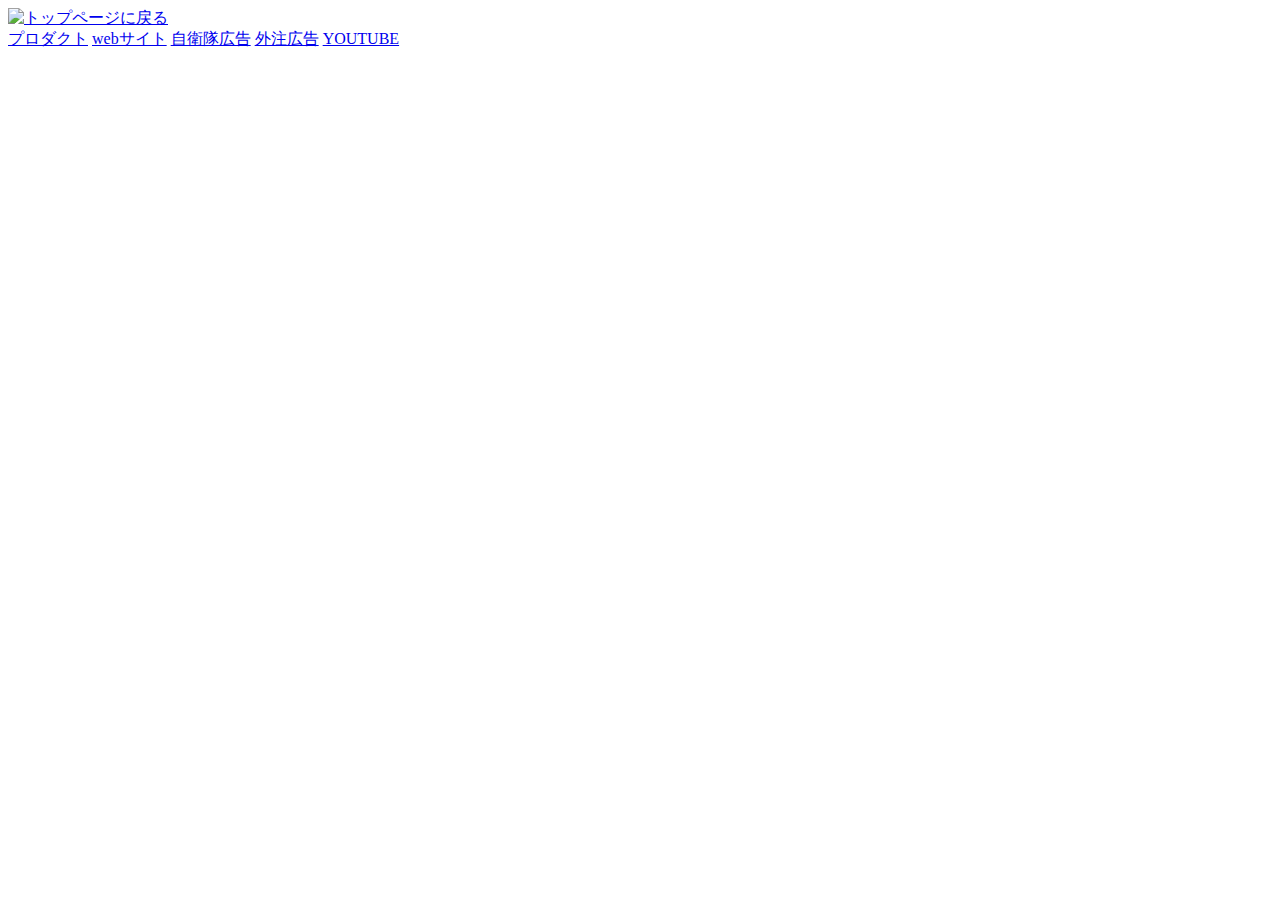
==== index. mizuho.html @ 467f38e4 "add update" ====
<!DOCTYPE html>
<html>
    <head>
        <title>my-portfolio</title>
        <meta charset="utf-8">
        <meta name="description" content="これは小林みづほのポートフォリオです。">
        <meta name="viewport" content="width=device-width, initial-scale=1.0">
            <link rel="stylesheet" hre="main.mizuho.css">
    </head>
    <body>
        <!-- ヘッダー -->
        <header>
            <!-- ロゴ -->
            <a href="index.mizuho.html" id="logo"><img src="" alt="トップページに戻る"></a>

            <!-- PC用ナビゲーション -->
            <nav id="nav-pc">
                <a href="my-product.html">プロダクト</a>
                <a href="website.html">webサイト</a>
                <a href="army-pco.html">自衛隊広告</a>
                <a href="ad-order.html">外注広告</a>
                <a href="youtube.html">YOUTUBE</a>
            </nav>
        </header>
        <main>
            <article>
                <!-- メインビジュアル -->
                
            </article>
        </main>
    </body>
</html>
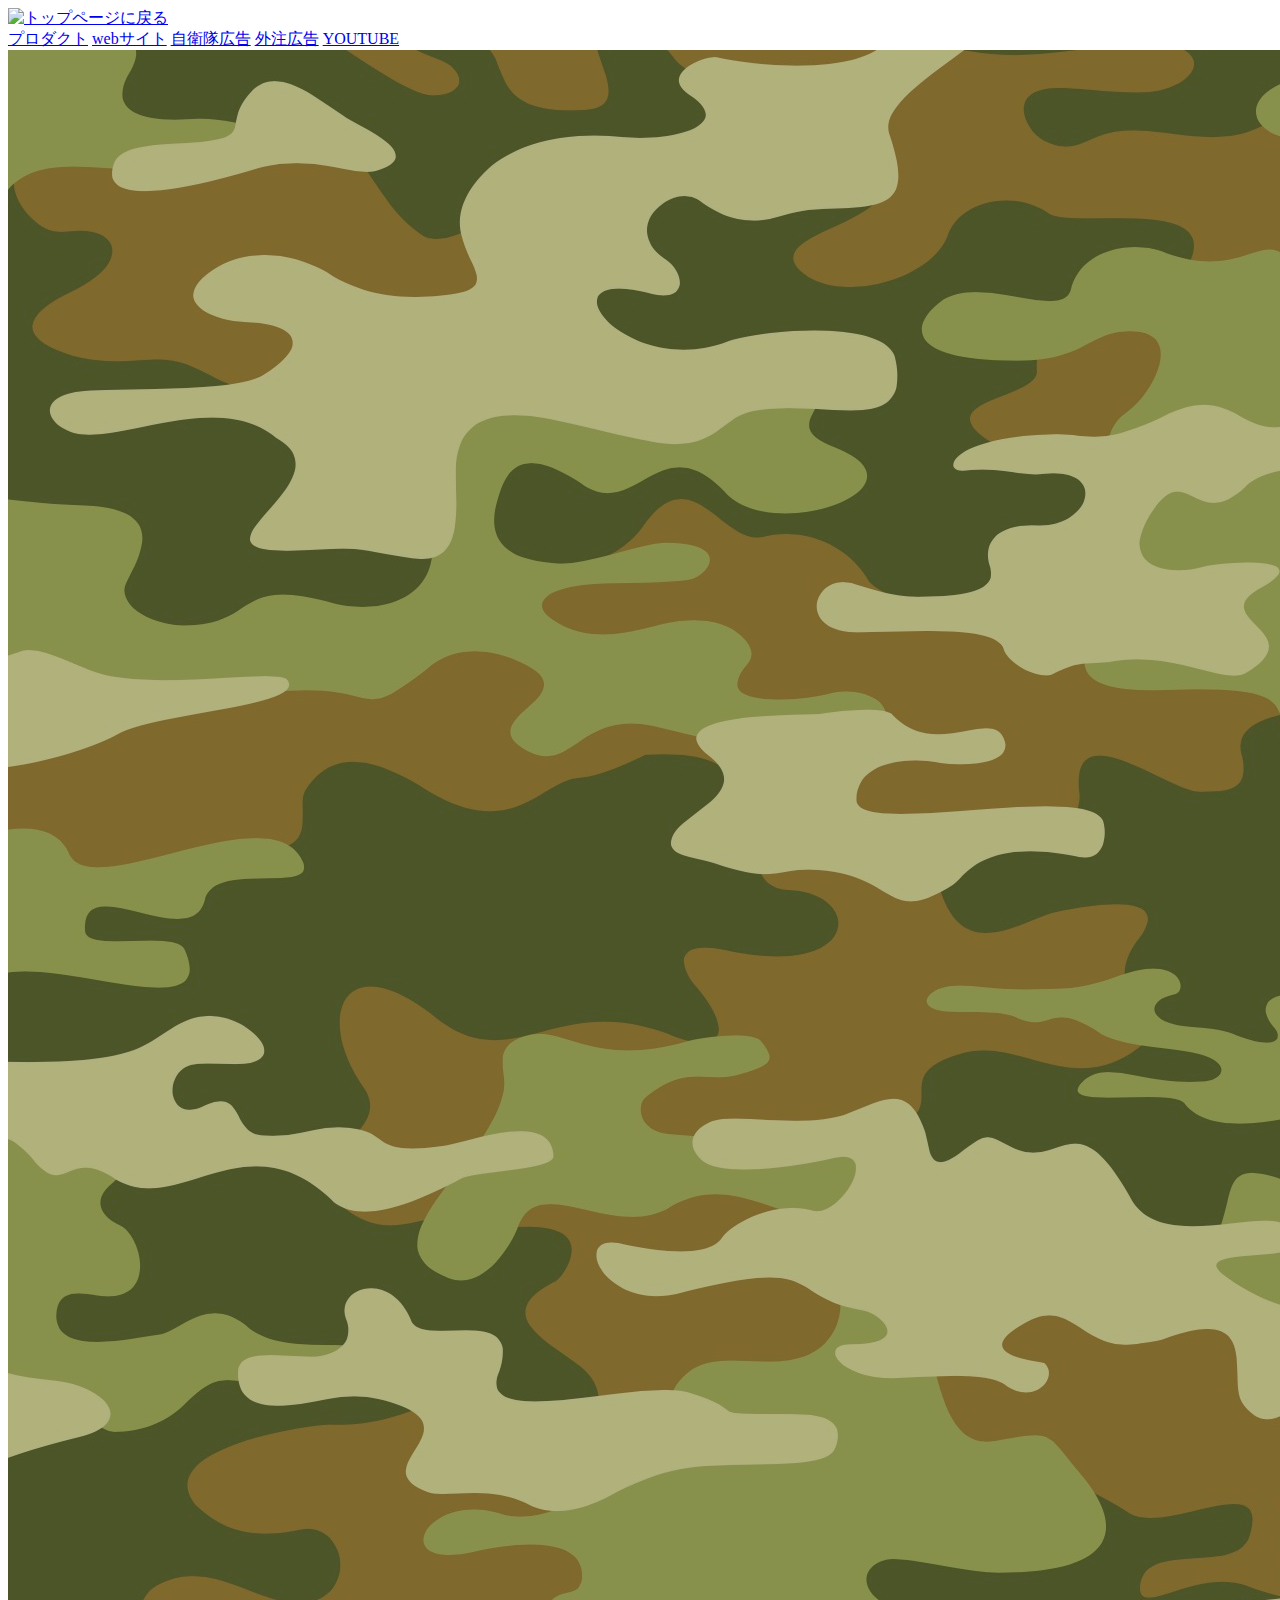
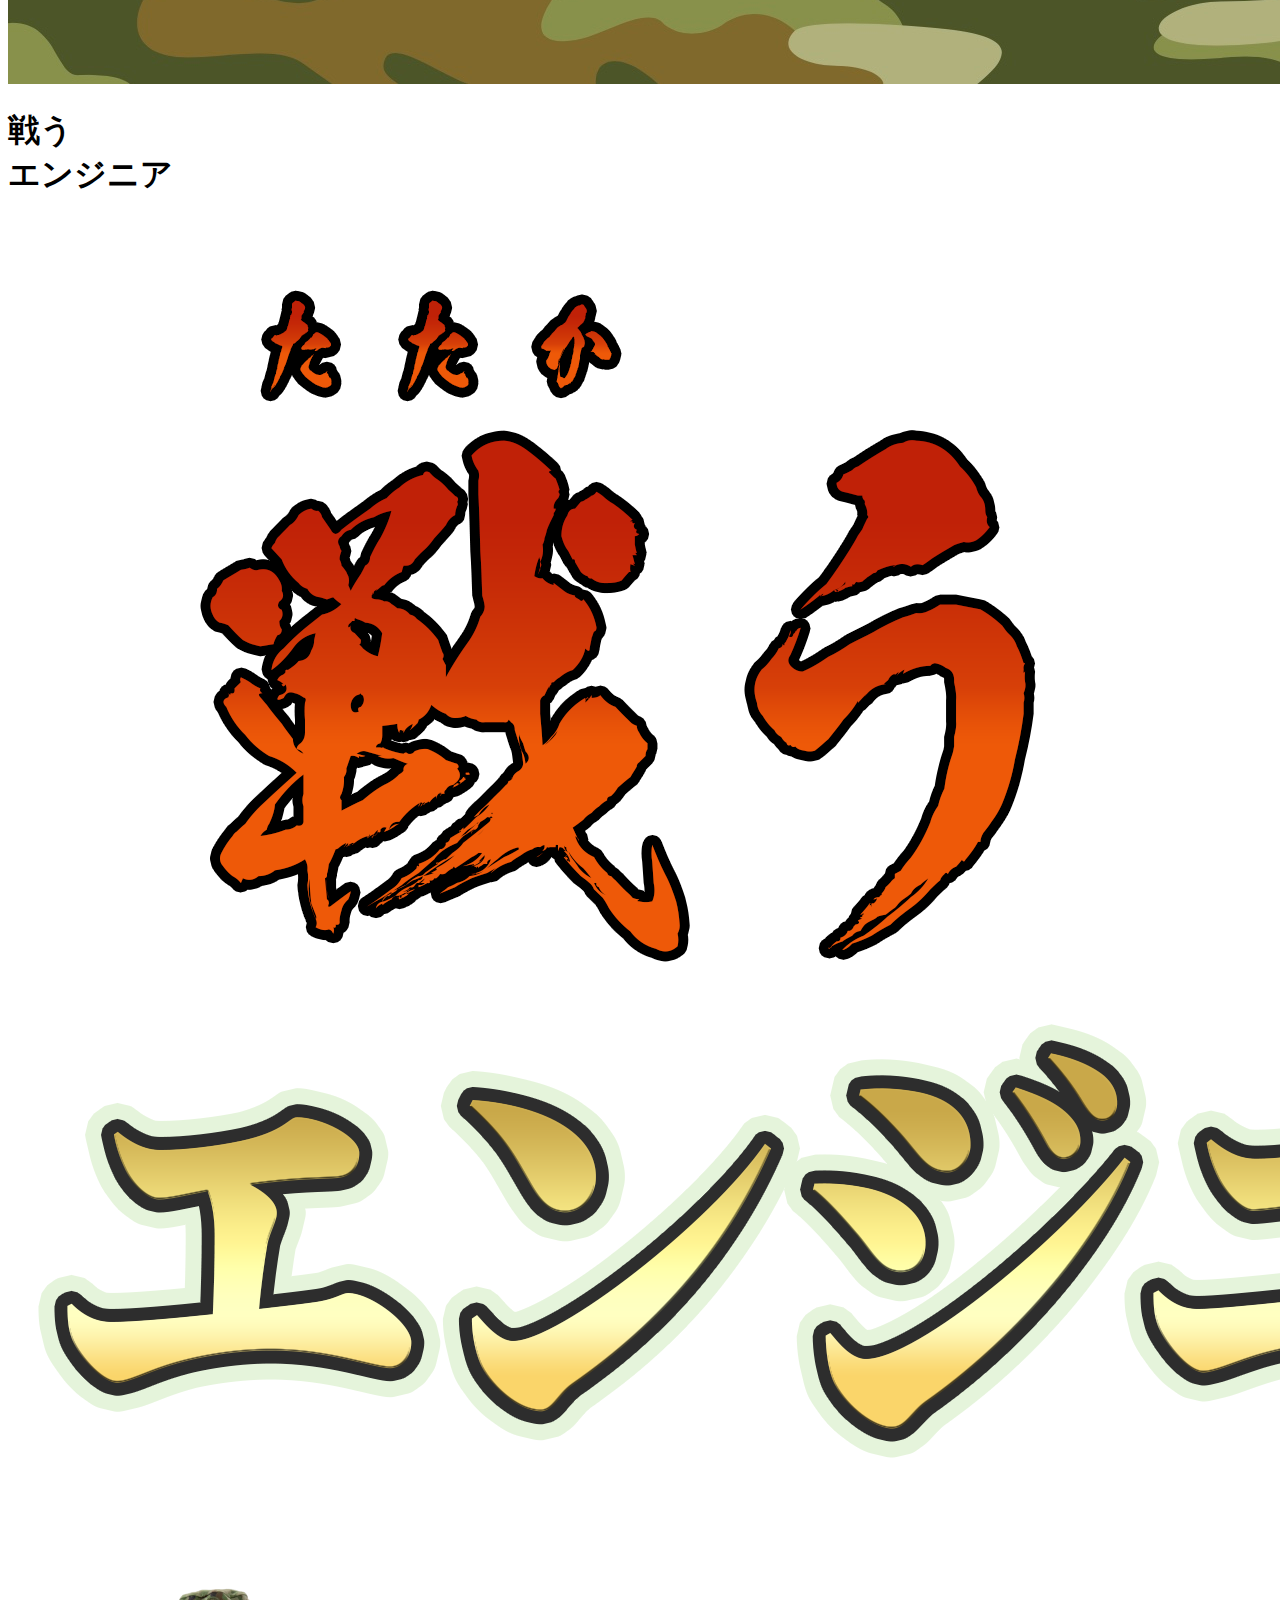
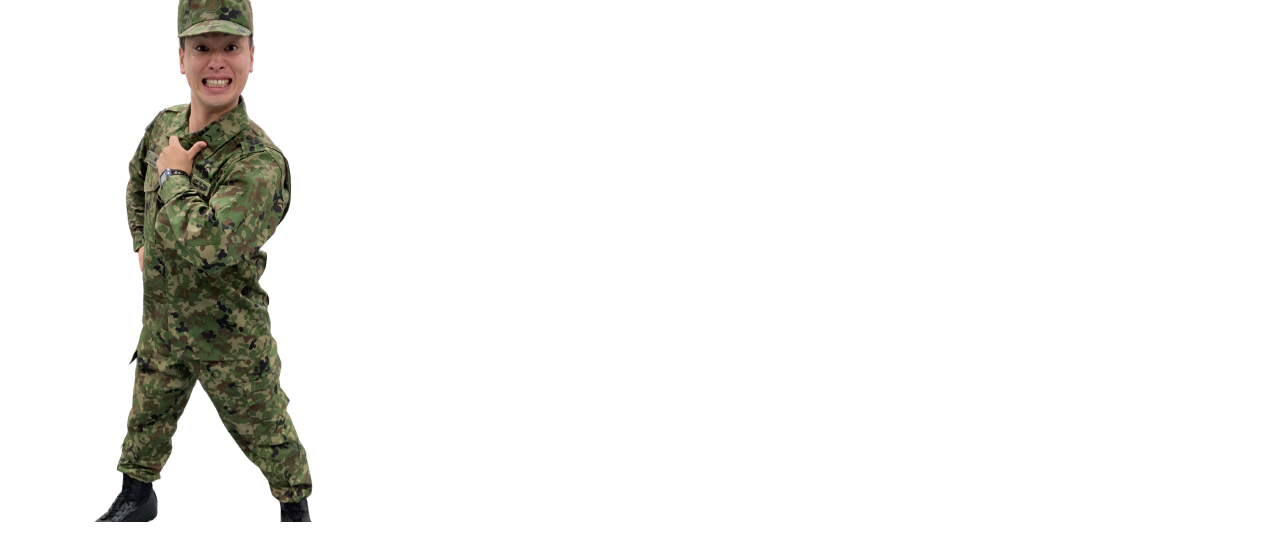
==== commit ee90b46e: "add new site" ====
--- a/index. mizuho.html
+++ b/index. mizuho.html
@@ -23,9 +23,24 @@
             </nav>
         </header>
         <main>
+            <img id="meisai" src="images/mizuho/meisai.jpg" alt="迷彩柄の背景">
             <article>
                 <!-- メインビジュアル -->
-                
+                <section id="main-visual">
+                    <div id="main-message">
+                        <h1>戦う<br>エンジニア</h1>
+                    </div>
+                    <img src="images/mizuho/tatakai.png" alt="戦うエンジニア">
+                </section>
+                    <!-- プロダクト -->
+                    <section id="my-product">
+                       <h2 class="mizuho-h2"></h2>
+                       <div id="product-flex">
+                        <div>
+                            <img id="product-photo" src="images/mizuho/army01.png" alt="拳を突き出すみづほ">
+                        </div>
+                       </div>
+                    </section>
             </article>
         </main>
     </body>
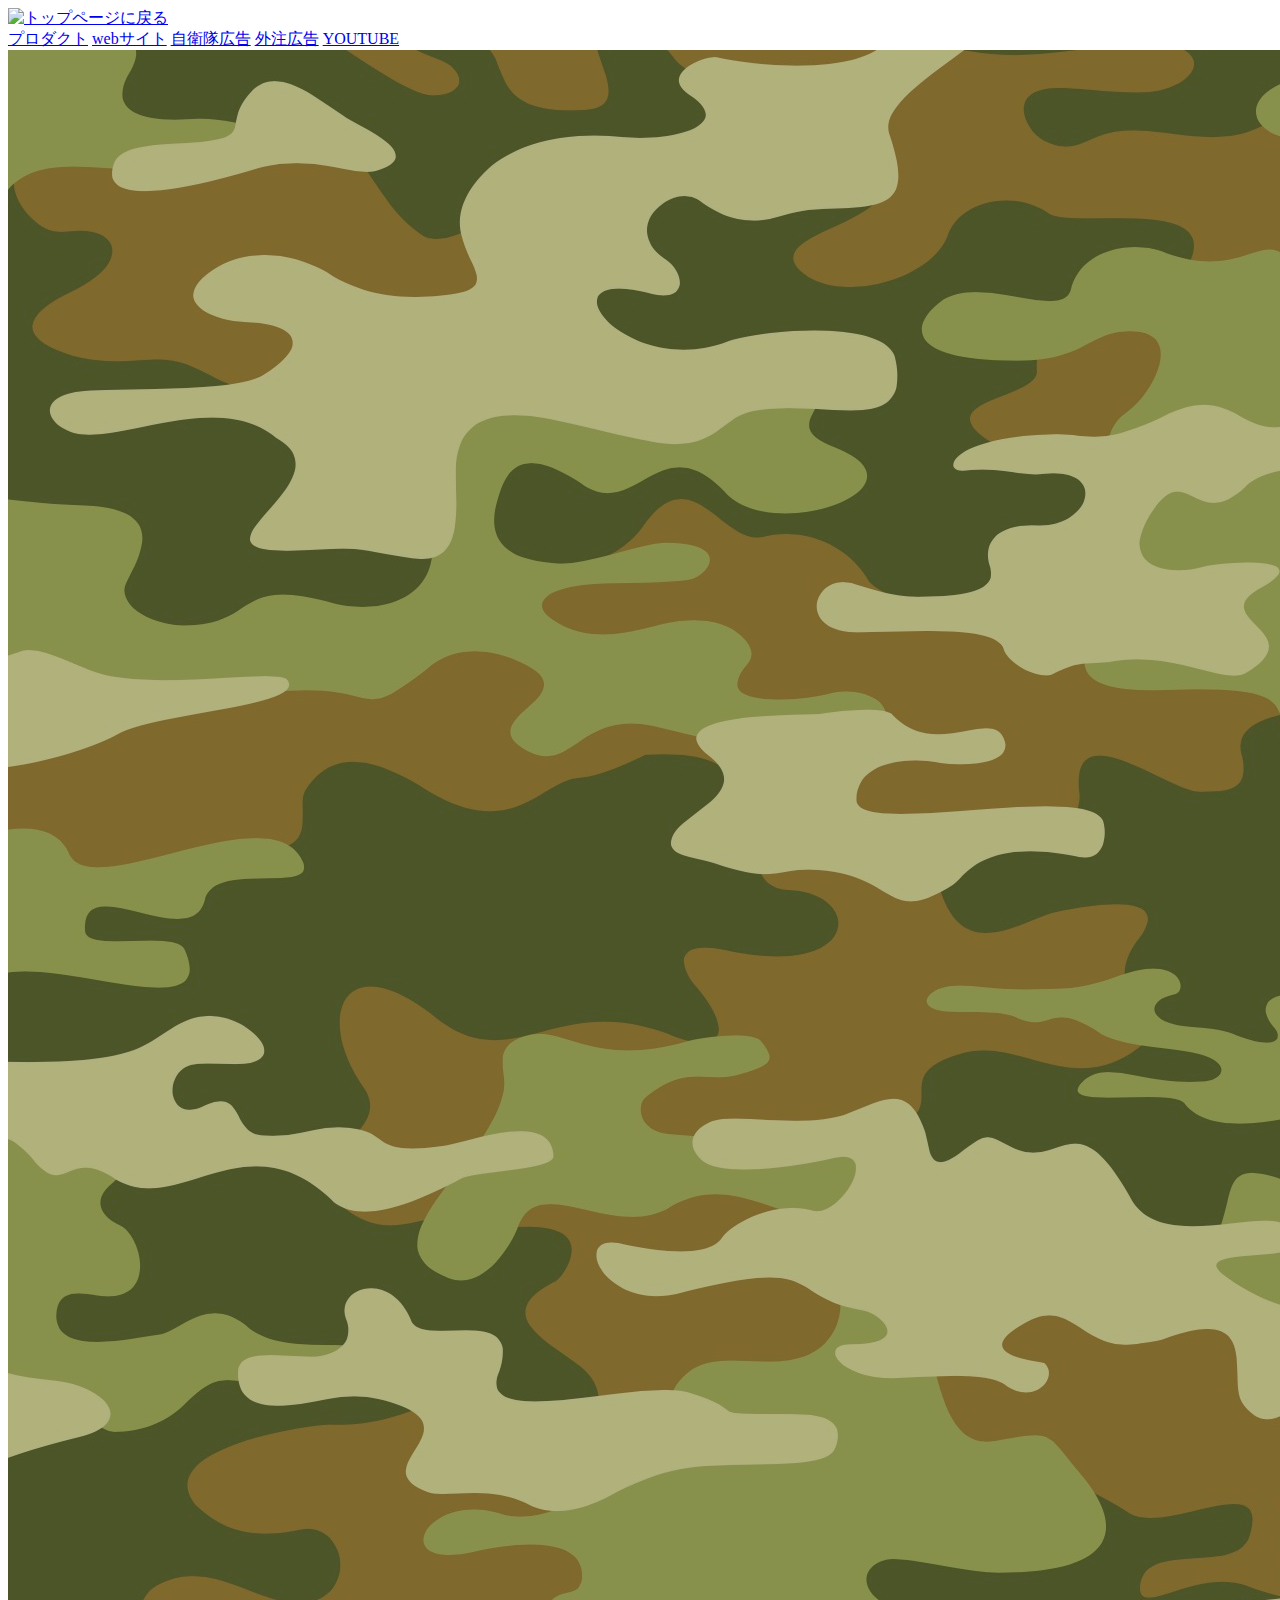
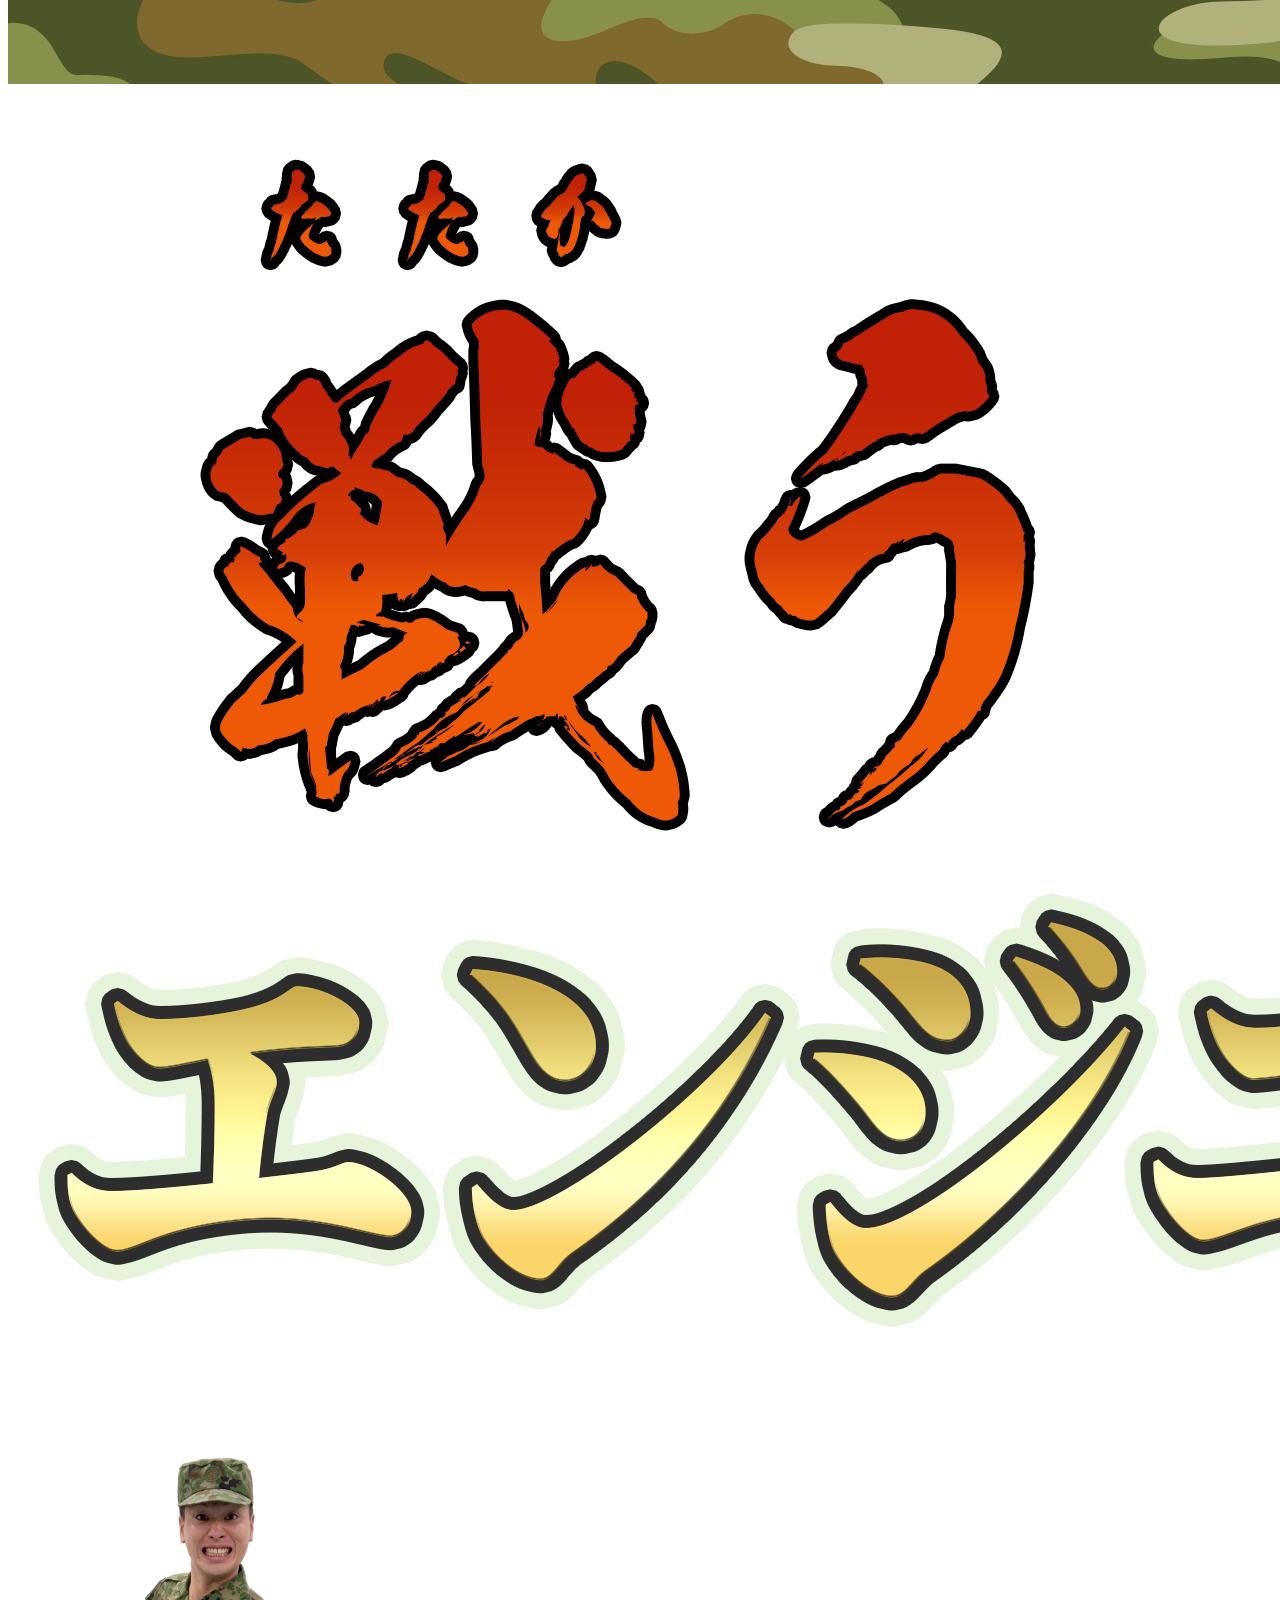
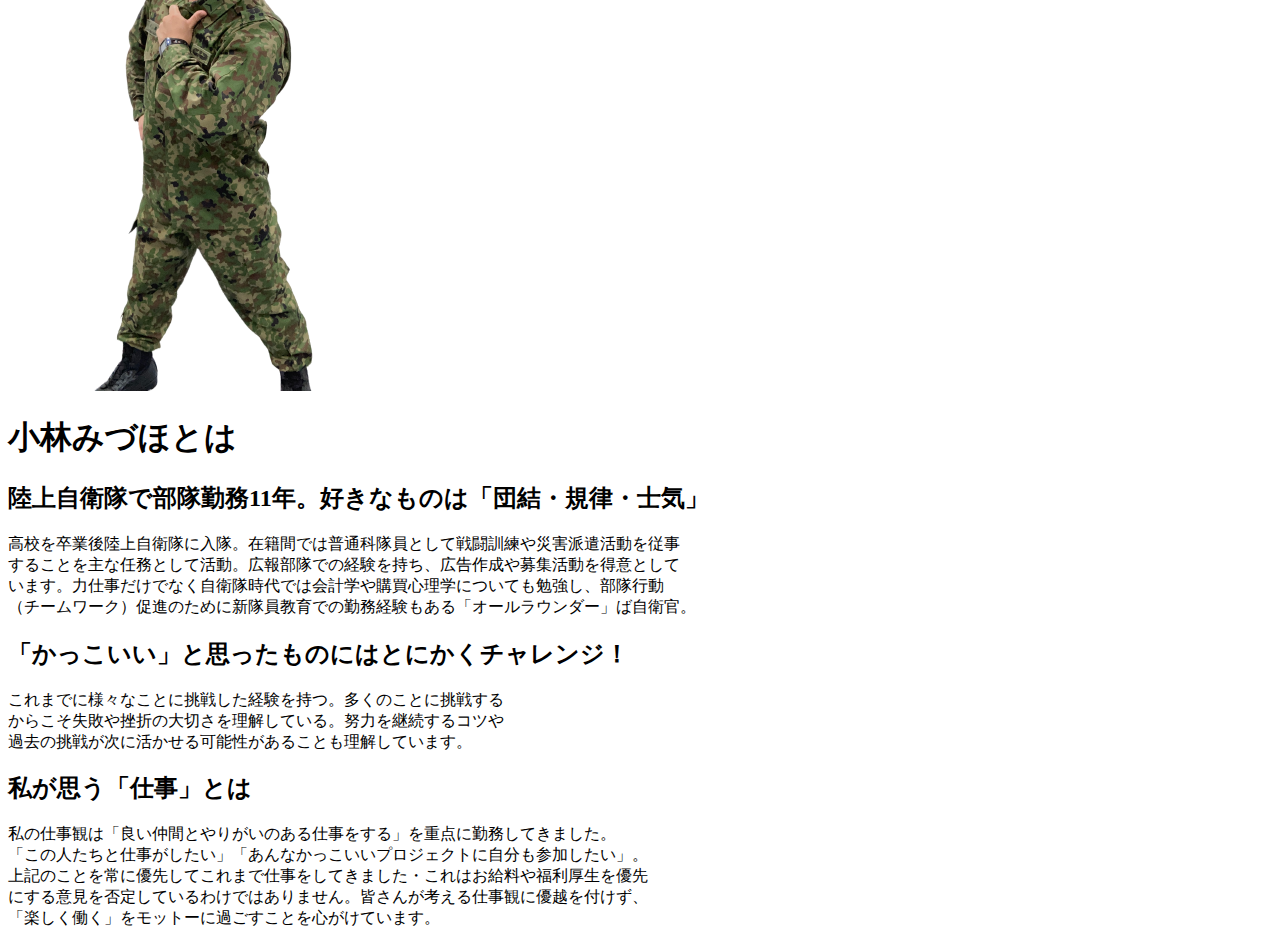
==== commit 1ba52a2b: "add portfolio" ====
--- a/index. mizuho.html
+++ b/index. mizuho.html
@@ -28,7 +28,6 @@
                 <!-- メインビジュアル -->
                 <section id="main-visual">
                     <div id="main-message">
-                        <h1>戦う<br>エンジニア</h1>
                     </div>
                     <img src="images/mizuho/tatakai.png" alt="戦うエンジニア">
                 </section>
@@ -41,6 +40,30 @@
                         </div>
                        </div>
                     </section>
+                    <!-- 小林みづほとは -->
+                    <section id="whtat's-mizuho">
+                        <div id="about-mizuho">
+                            <h1>小林みづほとは</h1>
+                            <h2>陸上自衛隊で部隊勤務11年。好きなものは「団結・規律・士気」</h2>
+                            <p>高校を卒業後陸上自衛隊に入隊。在籍間では普通科隊員として戦闘訓練や災害派遣活動を従事<br>
+                               することを主な任務として活動。広報部隊での経験を持ち、広告作成や募集活動を得意として<br>
+                               います。力仕事だけでなく自衛隊時代では会計学や購買心理学についても勉強し、部隊行動<br>
+                               （チームワーク）促進のために新隊員教育での勤務経験もある「オールラウンダー」ば自衛官。
+                            </p>
+                            <h2>「かっこいい」と思ったものにはとにかくチャレンジ！</h2>
+                            <p>これまでに様々なことに挑戦した経験を持つ。多くのことに挑戦する<br>
+                               からこそ失敗や挫折の大切さを理解している。努力を継続するコツや<br>
+                               過去の挑戦が次に活かせる可能性があることも理解しています。
+                            </p>
+                            <h2>私が思う「仕事」とは</h2>
+                            <p>私の仕事観は「良い仲間とやりがいのある仕事をする」を重点に勤務してきました。<br>
+                                「この人たちと仕事がしたい」「あんなかっこいいプロジェクトに自分も参加したい」。<br>
+                                上記のことを常に優先してこれまで仕事をしてきました・これはお給料や福利厚生を優先<br>
+                                にする意見を否定しているわけではありません。皆さんが考える仕事観に優越を付けず、<br>
+                                「楽しく働く」をモットーに過ごすことを心がけています。
+                            </p>
+                        </div>
+                    </section>
             </article>
         </main>
     </body>
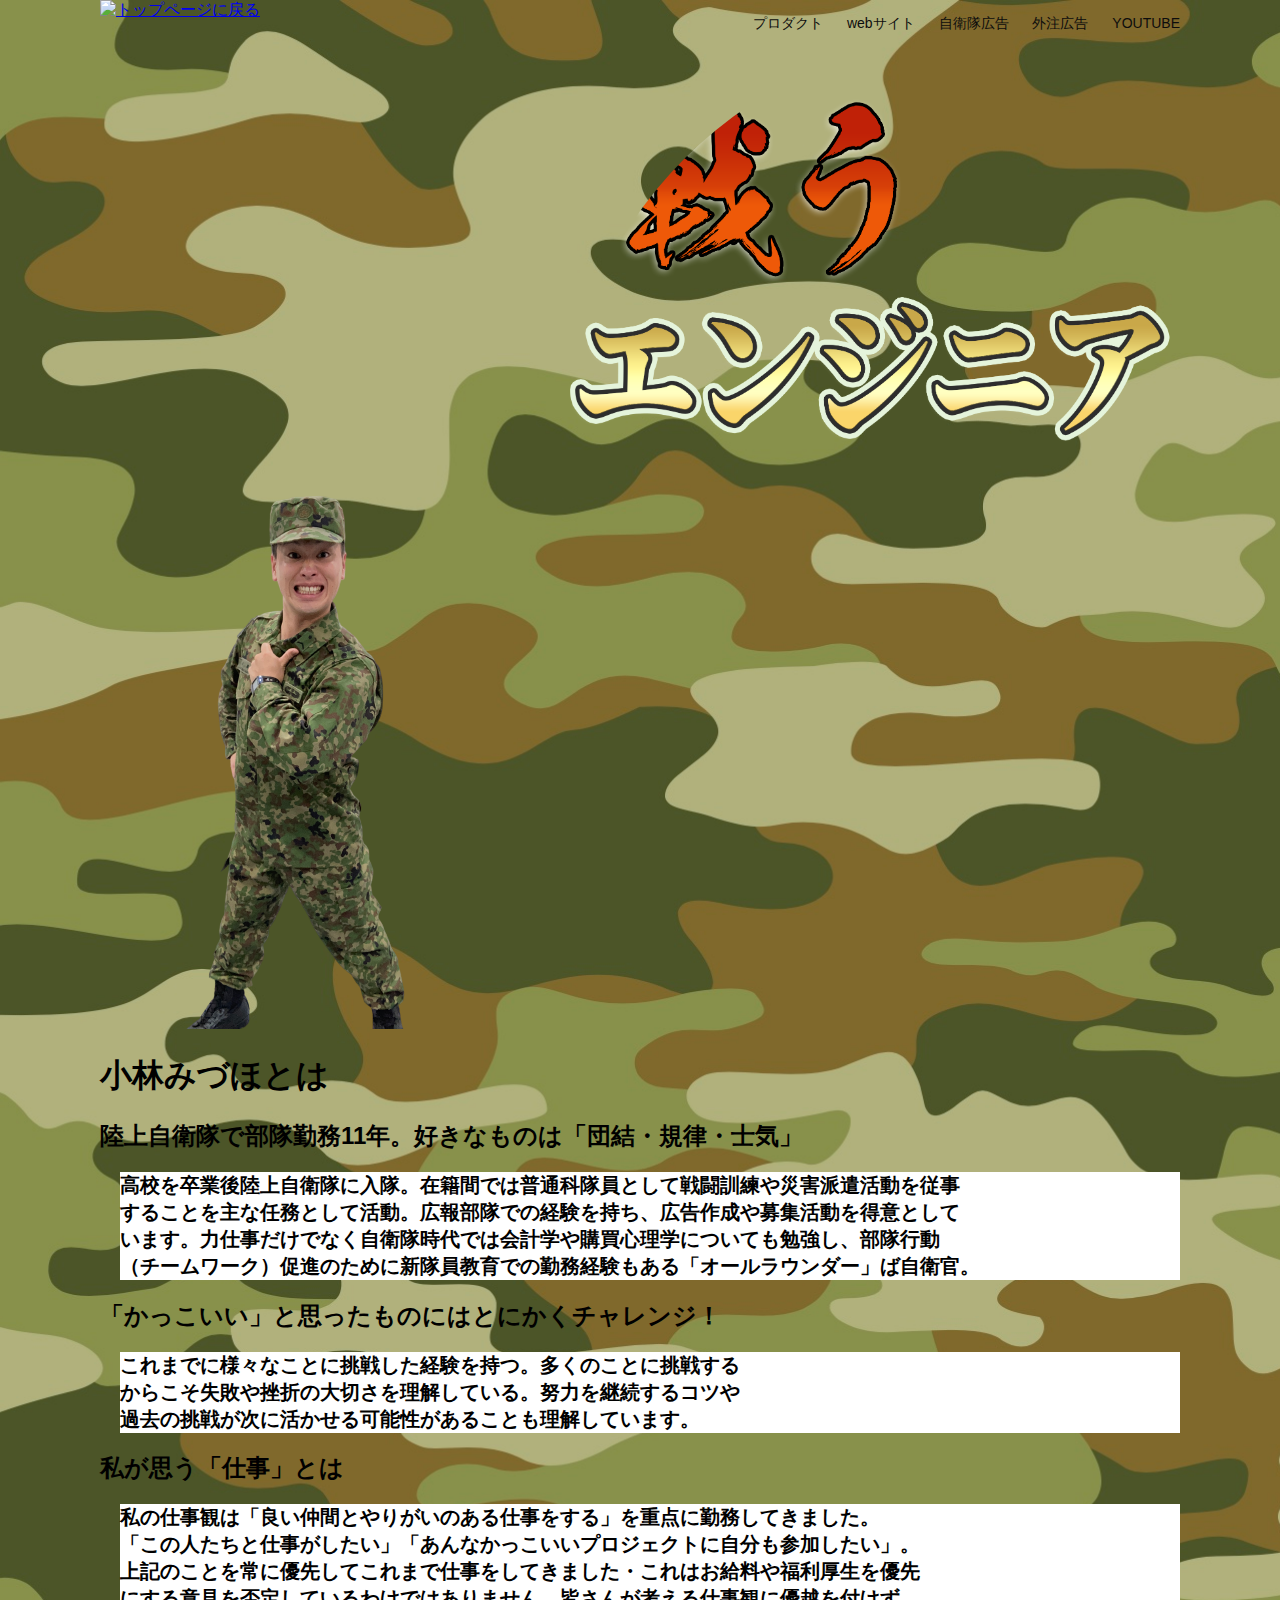
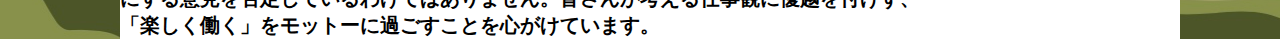
==== commit 647f196c: "add portfolio" ====
--- a/index. mizuho.html
+++ b/index. mizuho.html
@@ -5,9 +5,9 @@
         <meta charset="utf-8">
         <meta name="description" content="これは小林みづほのポートフォリオです。">
         <meta name="viewport" content="width=device-width, initial-scale=1.0">
-            <link rel="stylesheet" hre="main.mizuho.css">
+            <link rel="stylesheet" href="main.mizuho.css">
     </head>
-    <body>
+    <body background="images/mizuho/meisai.jpg">
         <!-- ヘッダー -->
         <header>
             <!-- ロゴ -->
@@ -23,20 +23,19 @@
             </nav>
         </header>
         <main>
-            <img id="meisai" src="images/mizuho/meisai.jpg" alt="迷彩柄の背景">
             <article>
                 <!-- メインビジュアル -->
                 <section id="main-visual">
                     <div id="main-message">
                     </div>
-                    <img src="images/mizuho/tatakai.png" alt="戦うエンジニア">
+                    <img class="tatakai" src="images/mizuho/tatakai.png" alt="戦うエンジニア">
                 </section>
                     <!-- プロダクト -->
                     <section id="my-product">
                        <h2 class="mizuho-h2"></h2>
                        <div id="product-flex">
                         <div>
-                            <img id="product-photo" src="images/mizuho/army01.png" alt="拳を突き出すみづほ">
+                            <img class="army01" id="product-photo" src="images/mizuho/army01.png" alt="拳を突き出すみづほ">
                         </div>
                        </div>
                     </section>
--- a/main.mizuho.css
+++ b/main.mizuho.css
@@ -0,0 +1,91 @@
+body {
+    font-family: "Source Sans Pro", "Hiragino Kaku Gothic ProN", Arial,sans-serif; 
+    background-image: url(images/mizuho/meisai.jpg);
+    background-size: cover;
+}
+
+p {
+    font-size:15px;
+}
+
+/* ==========
+   PCのスタイル
+   ========== */
+   /* 横幅設定 */
+   body {
+    max-width: 1080px;
+    min-width: 960px;
+    margin: 0 auto 0 auto;
+   }
+
+   /* ヘッダー */
+   header {
+    display: flex;
+    justify-content: space-between;
+   }
+
+/* ナビゲーションのレイアウト */
+#nav-pc {
+    text-align: right;
+    font-size: 14px;
+    padding-top: 15px;
+}
+
+/* ナビゲーションのリンクの装飾設定 */
+#nav-pc > a {
+    text-decoration: none;
+    margin-left: 20px;
+}
+#nav-pc > a:link {
+    color: #0d0d0d;
+}
+#nav-pc > a:visited {
+    color: #0d0d0d;
+}
+#nav-pc a:hover {
+    color:#0d0d0d;
+    text-decoration: underline;
+}
+#nav-pc > a:active {
+    color:#0d0d0d;
+}
+
+/* メインビジュアル */
+#main-visual {
+    position: relative;
+    height: 400px;
+}
+
+#main-message {
+    position: absolute;
+    top: 0;
+    left: 0;
+    color: #ffffff;
+    border-radius: 0 0 476px 0;
+    max-width: 620px;
+    height: 100%;
+    width: 100%;
+    z-index: 11;
+}
+
+#main-message > h1 {
+    font-size: 60px;
+    font-weight: bold;
+    margin: 100px 0 0 50px;
+}
+
+p {
+    font-size: 20px;
+    font-weight: bold;
+    margin: 0 0 0 20px;
+    background-color: #ffffff;
+}
+
+#main-visual > img {
+    max-width: 620px;
+    border-radius: 476px 0 0 0;
+    position: absolute;
+    top: 0;
+    right: 0;
+}
+
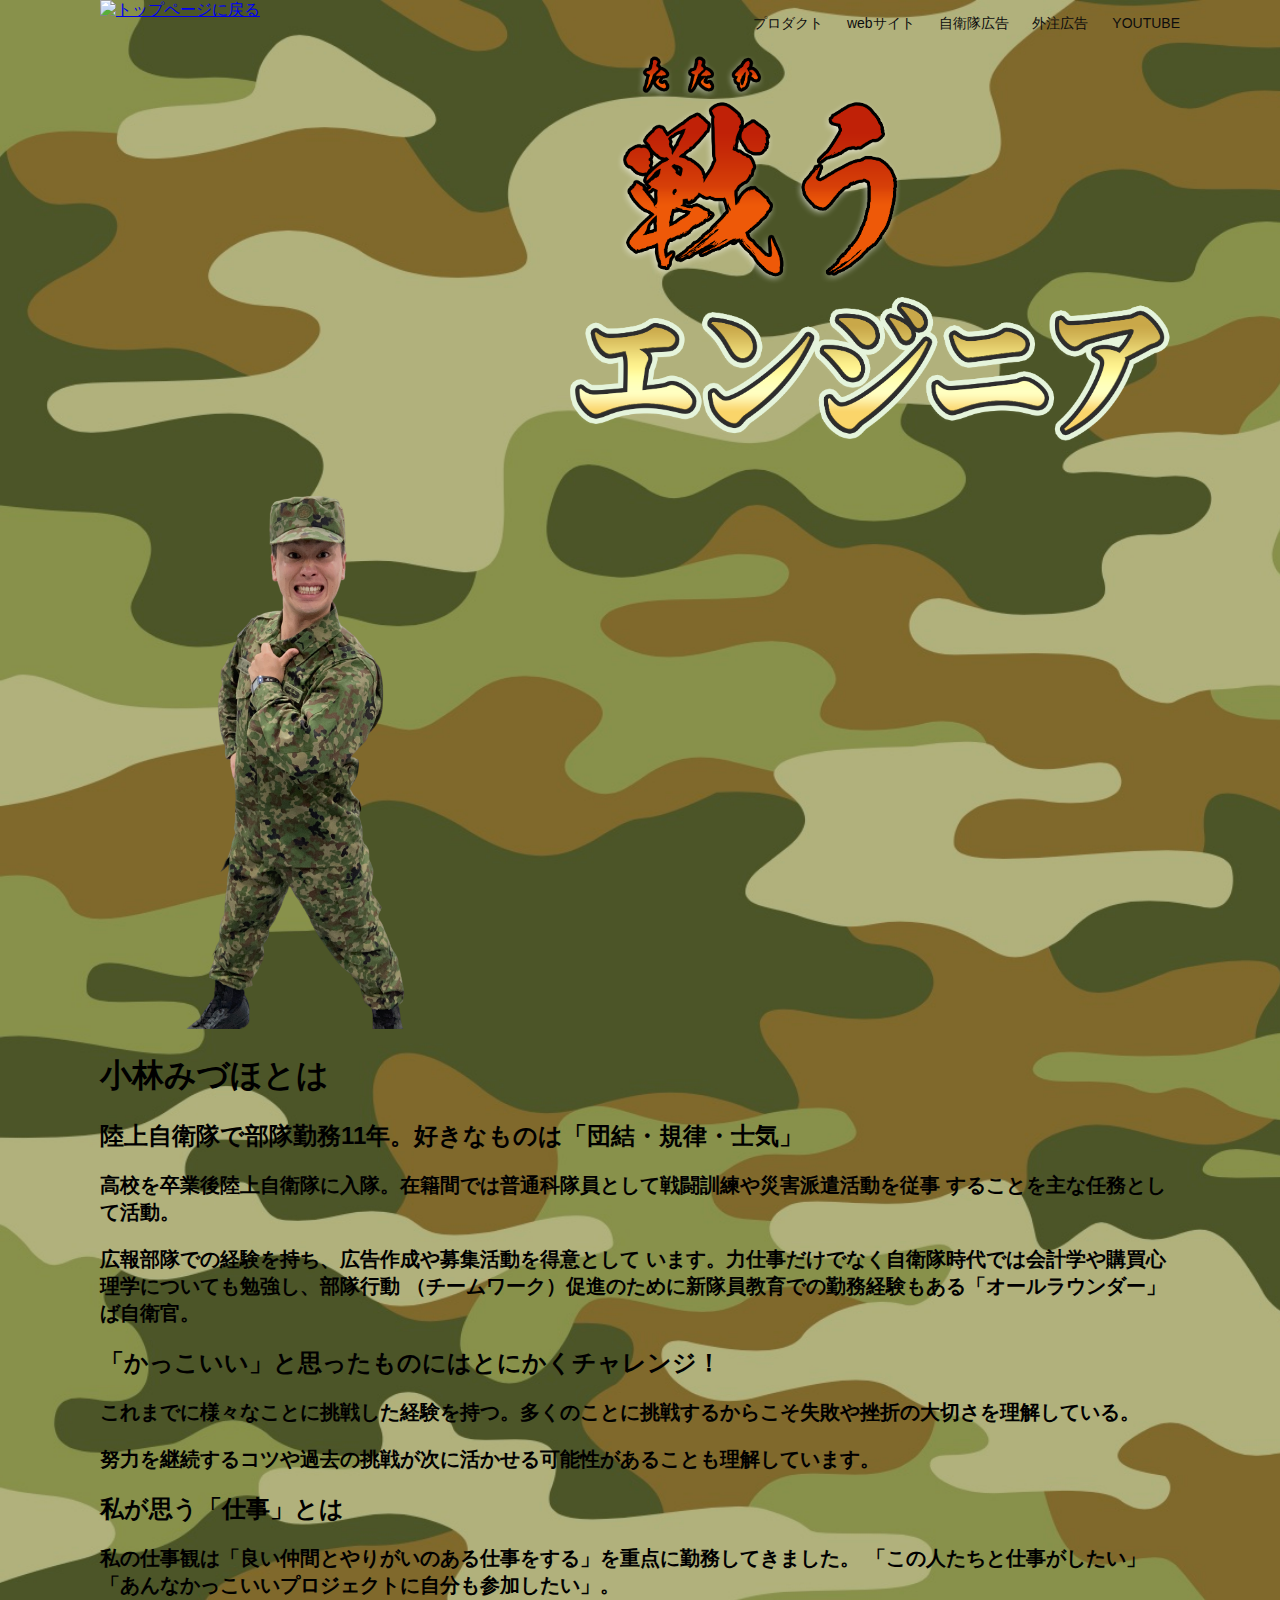
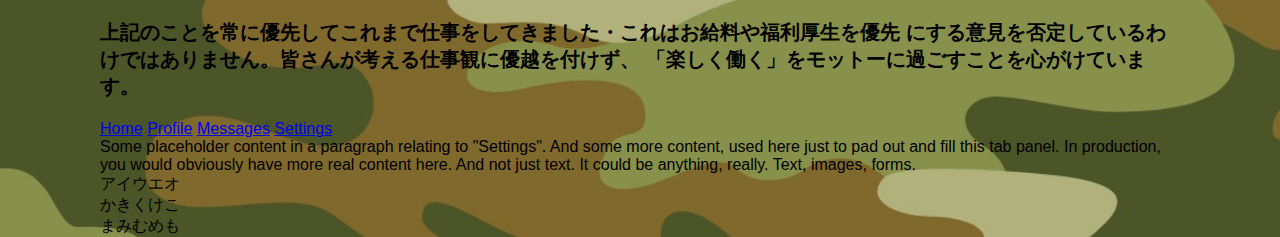
==== commit 2135d8d4: "fix code" ====
--- a/index. mizuho.html
+++ b/index. mizuho.html
@@ -5,7 +5,8 @@
         <meta charset="utf-8">
         <meta name="description" content="これは小林みづほのポートフォリオです。">
         <meta name="viewport" content="width=device-width, initial-scale=1.0">
-            <link rel="stylesheet" href="main.mizuho.css">
+        <link href="https://cdn.jsdelivr.net/npm/bootstrap@5.0.2/dist/css/bootstrap.min.css" rel="stylesheet" integrity="sha384-EVSTQN3/azprG1Anm3QDgpJLIm9Nao0Yz1ztcQTwFspd3yD65VohhpuuCOmLASjC" crossorigin="anonymous">
+        <link rel="stylesheet" href="main.mizuho.css">
     </head>
     <body background="images/mizuho/meisai.jpg">
         <!-- ヘッダー -->
@@ -23,7 +24,7 @@
             </nav>
         </header>
         <main>
-            <article>
+
                 <!-- メインビジュアル -->
                 <section id="main-visual">
                     <div id="main-message">
@@ -41,29 +42,77 @@
                     </section>
                     <!-- 小林みづほとは -->
                     <section id="whtat's-mizuho">
-                        <div id="about-mizuho">
-                            <h1>小林みづほとは</h1>
-                            <h2>陸上自衛隊で部隊勤務11年。好きなものは「団結・規律・士気」</h2>
-                            <p>高校を卒業後陸上自衛隊に入隊。在籍間では普通科隊員として戦闘訓練や災害派遣活動を従事<br>
-                               することを主な任務として活動。広報部隊での経験を持ち、広告作成や募集活動を得意として<br>
-                               います。力仕事だけでなく自衛隊時代では会計学や購買心理学についても勉強し、部隊行動<br>
-                               （チームワーク）促進のために新隊員教育での勤務経験もある「オールラウンダー」ば自衛官。
-                            </p>
-                            <h2>「かっこいい」と思ったものにはとにかくチャレンジ！</h2>
-                            <p>これまでに様々なことに挑戦した経験を持つ。多くのことに挑戦する<br>
-                               からこそ失敗や挫折の大切さを理解している。努力を継続するコツや<br>
-                               過去の挑戦が次に活かせる可能性があることも理解しています。
-                            </p>
-                            <h2>私が思う「仕事」とは</h2>
-                            <p>私の仕事観は「良い仲間とやりがいのある仕事をする」を重点に勤務してきました。<br>
-                                「この人たちと仕事がしたい」「あんなかっこいいプロジェクトに自分も参加したい」。<br>
-                                上記のことを常に優先してこれまで仕事をしてきました・これはお給料や福利厚生を優先<br>
-                                にする意見を否定しているわけではありません。皆さんが考える仕事観に優越を付けず、<br>
-                                「楽しく働く」をモットーに過ごすことを心がけています。
-                            </p>
+                        <div class="container">
+                            <div class="row">
+                                <div class="col-sm-12">
+                                    <div id="about-mizuho">
+                                        <h1>小林みづほとは</h1>
+                                        <h2>陸上自衛隊で部隊勤務11年。好きなものは「団結・規律・士気」</h2>
+                                        <div class="pt-3 px-1 bg-white">
+                                            <p>高校を卒業後陸上自衛隊に入隊。在籍間では普通科隊員として戦闘訓練や災害派遣活動を従事
+                                                することを主な任務として活動。
+                                            </p>
+                                            <p class="pb-2">
+                                                広報部隊での経験を持ち、広告作成や募集活動を得意として
+                                                います。力仕事だけでなく自衛隊時代では会計学や購買心理学についても勉強し、部隊行動
+                                                （チームワーク）促進のために新隊員教育での勤務経験もある「オールラウンダー」ば自衛官。
+                                            </p>
+                                        </div>
+                                        <h2>「かっこいい」と思ったものにはとにかくチャレンジ！</h2>
+                                        <div class="pt-3 px-1 bg-white">
+                                            <p>これまでに様々なことに挑戦した経験を持つ。多くのことに挑戦するからこそ失敗や挫折の大切さを理解している。
+                                            </p>
+                                            <p class="pb-2">
+                                                努力を継続するコツや過去の挑戦が次に活かせる可能性があることも理解しています。
+                                             </p>
+                                        </div>
+                                        
+                                        <h2>私が思う「仕事」とは</h2>
+                                        <div class="pt-3 px-1 bg-white">
+                                            <p>私の仕事観は「良い仲間とやりがいのある仕事をする」を重点に勤務してきました。
+                                                「この人たちと仕事がしたい」「あんなかっこいいプロジェクトに自分も参加したい」。
+                                            </p>
+                                            <p class="pb-2">
+                                                上記のことを常に優先してこれまで仕事をしてきました・これはお給料や福利厚生を優先
+                                                にする意見を否定しているわけではありません。皆さんが考える仕事観に優越を付けず、
+                                                「楽しく働く」をモットーに過ごすことを心がけています。
+                                            </p>
+                                        </div>
+                                    </div>
+                                </div>
+                            </div>
+                            <!-- <div class="row d-none d-md-block"> -->
+                            <div class="row">
+                                <div class="col-md-4 col-sm-12">
+                                  <div class="list-group" id="list-tab" role="tablist">
+                                    <a class="list-group-item list-group-item-action active" id="list-home-list" data-bs-toggle="list" href="#list-home" role="tab" aria-controls="list-home">Home</a>
+                                    <a class="list-group-item list-group-item-action" id="list-profile-list" data-bs-toggle="list" href="#list-profile" role="tab" aria-controls="list-profile">Profile</a>
+                                    <a class="list-group-item list-group-item-action" id="list-messages-list" data-bs-toggle="list" href="#list-messages" role="tab" aria-controls="list-messages">Messages</a>
+                                    <a class="list-group-item list-group-item-action" id="list-settings-list" data-bs-toggle="list" href="#list-settings" role="tab" aria-controls="list-settings">Settings</a>
+                                  </div>
+                                </div>
+                                <div class="col-md-8 col-sm-12">
+                                  <div class="tab-content" id="nav-tabContent">
+                                    <div class="tab-pane fade show active" id="list-home" role="tabpanel" aria-labelledby="list-home-list">
+                                        Some placeholder content in a paragraph relating to "Settings". And some more content, used here just to pad out and fill this tab panel. In production, you would obviously have more real content here. And not just text. It could be anything, really. Text, images, forms.
+                                    </div>
+                                    <div class="tab-pane fade" id="list-profile" role="tabpanel" aria-labelledby="list-profile-list">
+                                        アイウエオ
+                                    </div>
+                                    <div class="tab-pane fade" id="list-messages" role="tabpanel" aria-labelledby="list-messages-list">
+                                        かきくけこ
+                                    </div>
+                                    <div class="tab-pane fade" id="list-settings" role="tabpanel" aria-labelledby="list-settings-list">
+                                        まみむめも
+                                    </div>
+                                  </div>
+                                </div>
+                            </div>
                         </div>
                     </section>
             </article>
         </main>
+        <script src="https://cdn.jsdelivr.net/npm/@popperjs/core@2.9.2/dist/umd/popper.min.js" integrity="sha384-IQsoLXl5PILFhosVNubq5LC7Qb9DXgDA9i+tQ8Zj3iwWAwPtgFTxbJ8NT4GN1R8p" crossorigin="anonymous"></script>
+        <script src="https://cdn.jsdelivr.net/npm/bootstrap@5.0.2/dist/js/bootstrap.min.js" integrity="sha384-cVKIPhGWiC2Al4u+LWgxfKTRIcfu0JTxR+EQDz/bgldoEyl4H0zUF0QKbrJ0EcQF" crossorigin="anonymous"></script>
     </body>
 </html>--- a/main.mizuho.css
+++ b/main.mizuho.css
@@ -74,16 +74,15 @@
     margin: 100px 0 0 50px;
 }
 
-p {
+#about-mizuho p {
     font-size: 20px;
     font-weight: bold;
-    margin: 0 0 0 20px;
-    background-color: #ffffff;
+    /* margin: 0 0 0 20px; */
 }
 
 #main-visual > img {
     max-width: 620px;
-    border-radius: 476px 0 0 0;
+    /* border-radius: 476px 0 0 0; */
     position: absolute;
     top: 0;
     right: 0;
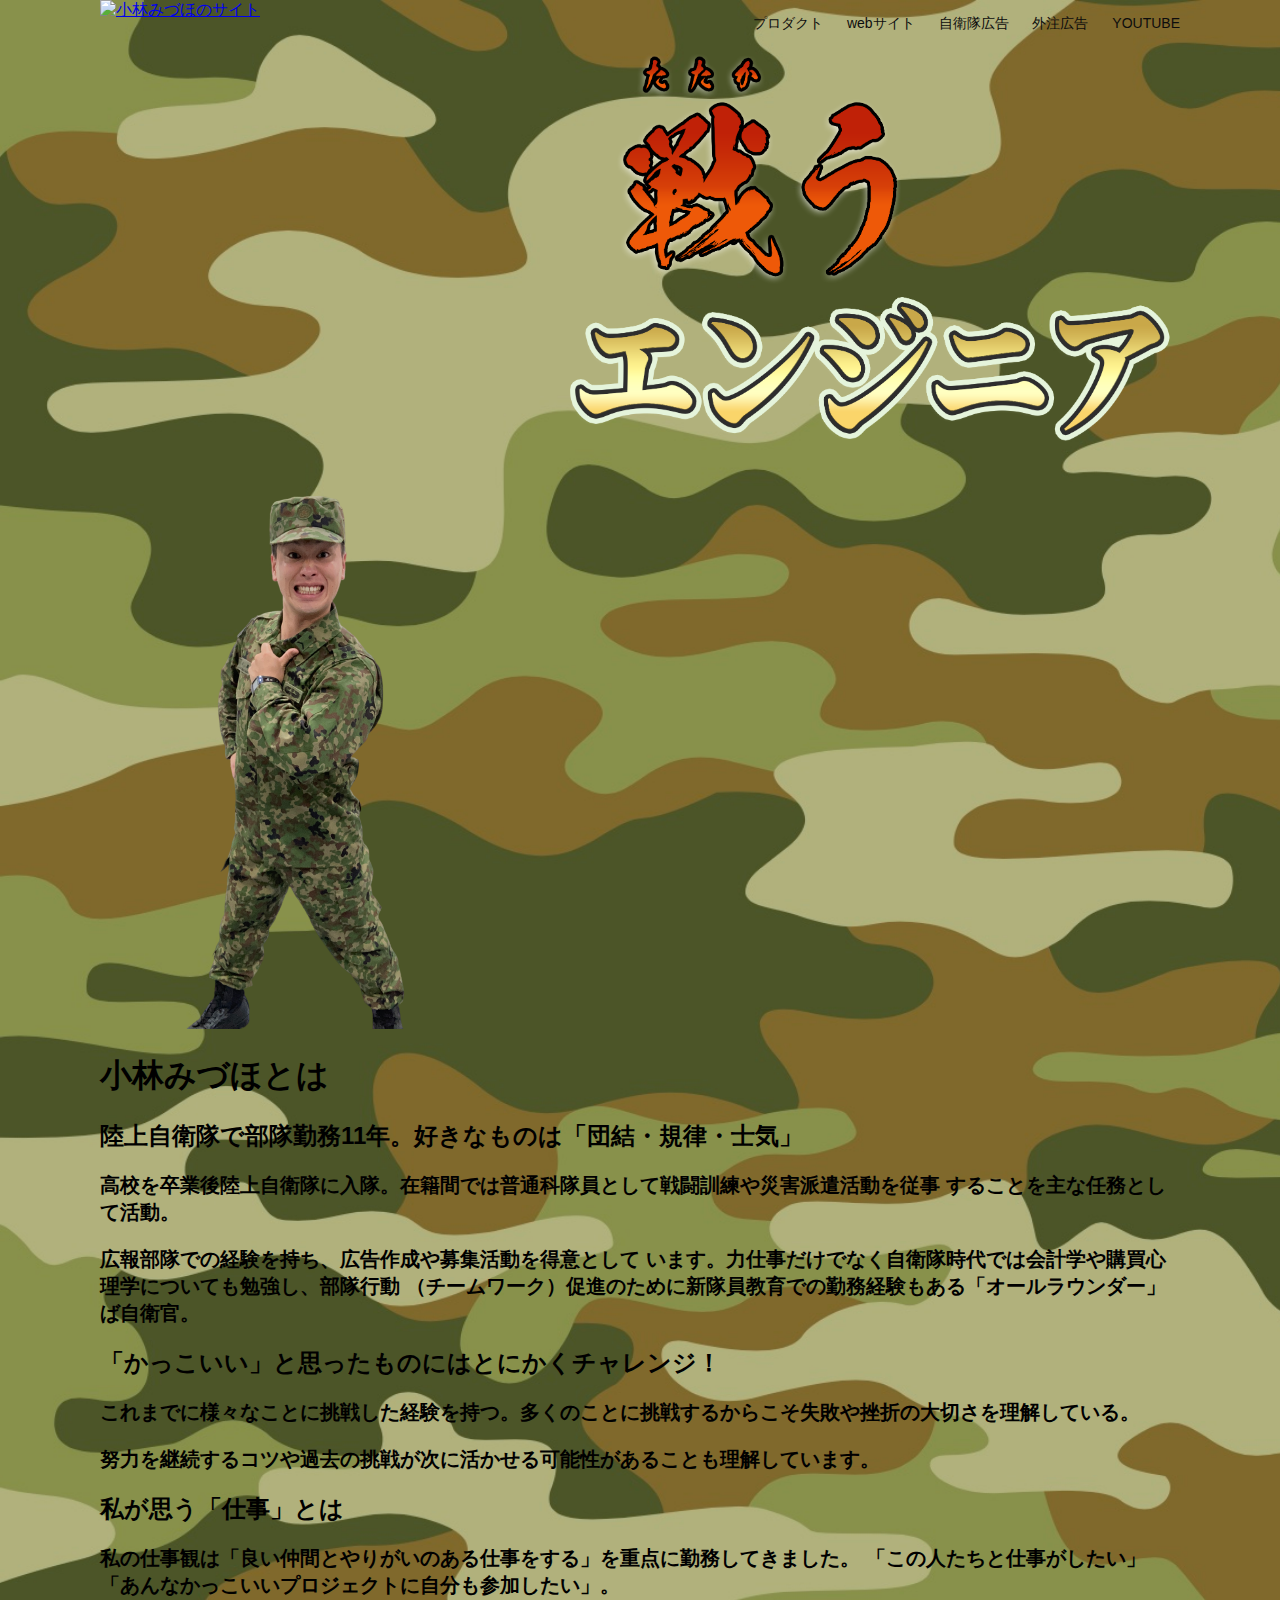
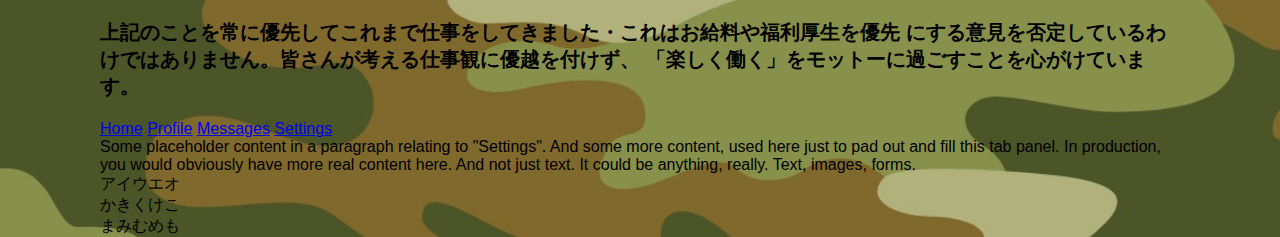
==== commit ef071256: "fix code" ====
--- a/index. mizuho.html
+++ b/index. mizuho.html
@@ -10,9 +10,9 @@
     </head>
     <body background="images/mizuho/meisai.jpg">
         <!-- ヘッダー -->
-        <header>
+        <header> 
             <!-- ロゴ -->
-            <a href="index.mizuho.html" id="logo"><img src="" alt="トップページに戻る"></a>
+            <a href="index.mizuho.html" id="logo"><img src="images/mizuho.logo.png" alt="小林みづほのサイト"></a>
 
             <!-- PC用ナビゲーション -->
             <nav id="nav-pc">
--- a/main.mizuho.css
+++ b/main.mizuho.css
@@ -16,6 +16,14 @@
     max-width: 1080px;
     min-width: 960px;
     margin: 0 auto 0 auto;
+   }
+
+   .logo {
+    text-align: center;
+   }
+   .logo img {
+    display: inline-block;
+    margin-bottom: 5px;
    }
 
    /* ヘッダー */
